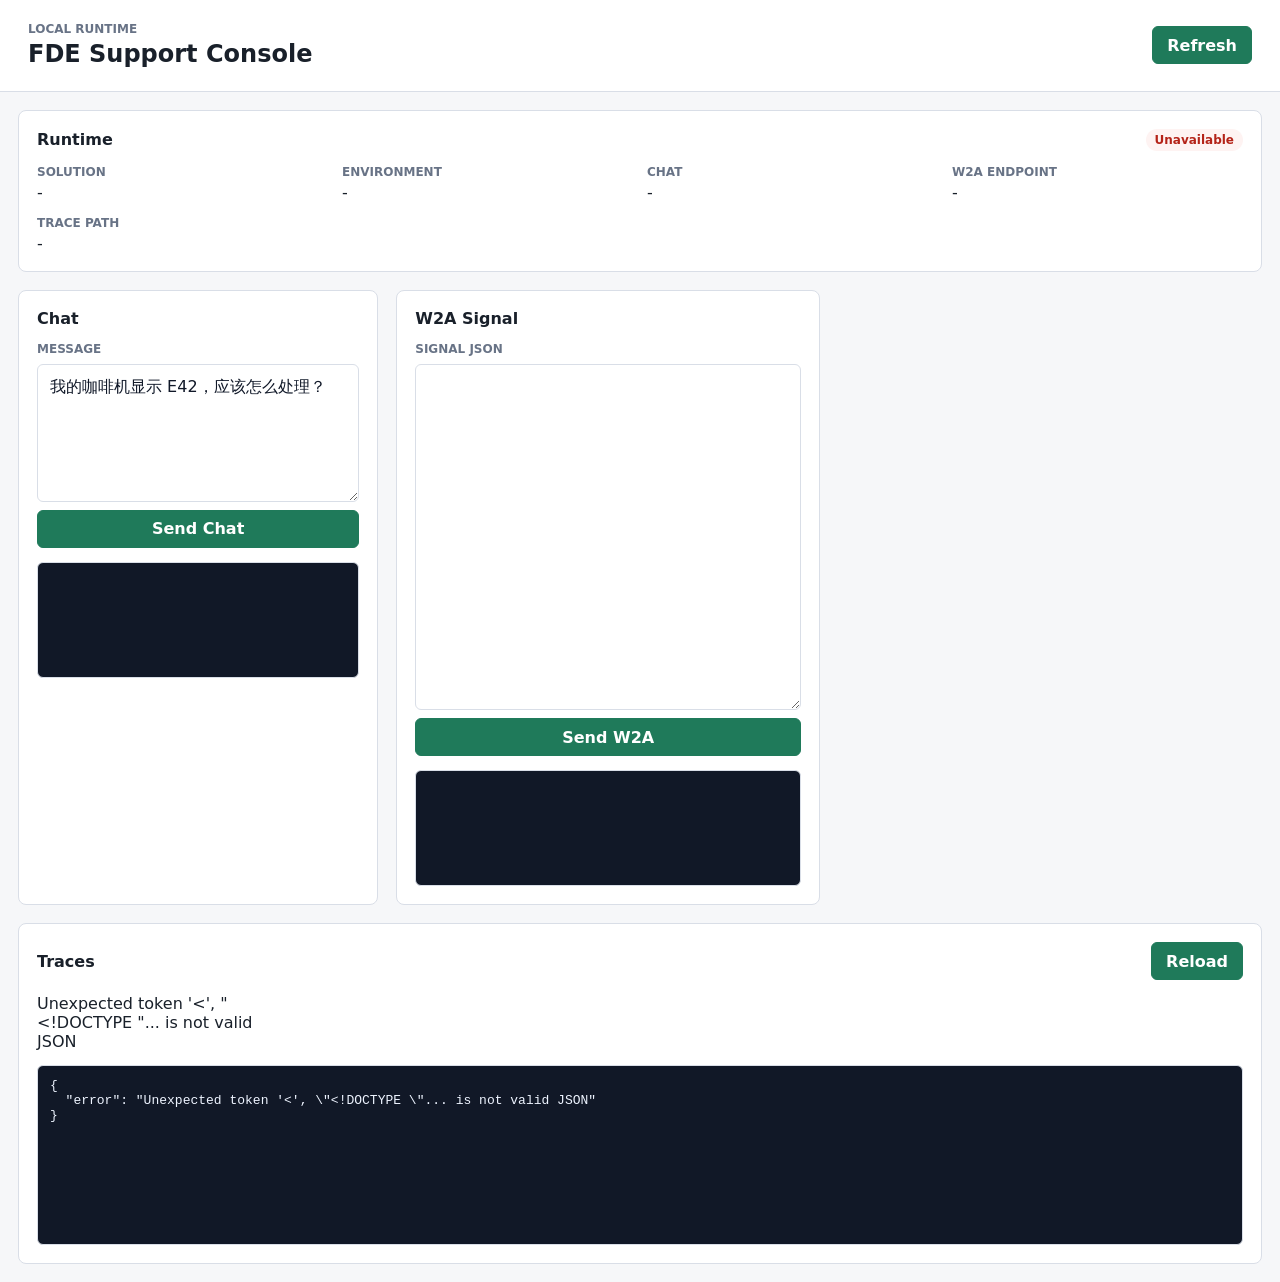
==== web/index.html @ bfbb0003 "feat: add static web console shell Change-Id: Ia6f1e2fbe30c3150c4e501376ec8d4bcf9f970c9" ====
<!doctype html>
<html lang="en">
  <head>
    <meta charset="utf-8">
    <meta name="viewport" content="width=device-width, initial-scale=1">
    <title>FDE Support Console</title>
    <link rel="stylesheet" href="/web/app.css">
  </head>
  <body>
    <header class="topbar">
      <div>
        <p class="eyebrow">Local Runtime</p>
        <h1>FDE Support Console</h1>
      </div>
      <button id="refreshButton" type="button">Refresh</button>
    </header>

    <main class="shell">
      <section class="panel runtime-panel" aria-labelledby="runtimeTitle">
        <div class="panel-header">
          <h2 id="runtimeTitle">Runtime</h2>
          <span id="runtimeStatus" class="status">Loading</span>
        </div>
        <dl class="runtime-grid">
          <div>
            <dt>Solution</dt>
            <dd id="solutionName">-</dd>
          </div>
          <div>
            <dt>Environment</dt>
            <dd id="environmentName">-</dd>
          </div>
          <div>
            <dt>Chat</dt>
            <dd id="chatPath">-</dd>
          </div>
          <div>
            <dt>W2A Endpoint</dt>
            <dd id="w2aPath">-</dd>
          </div>
          <div class="wide">
            <dt>Trace Path</dt>
            <dd id="tracePath">-</dd>
          </div>
        </dl>
      </section>

      <section class="panel interaction-panel" aria-labelledby="chatTitle">
        <div class="panel-header">
          <h2 id="chatTitle">Chat</h2>
        </div>
        <form id="chatForm" class="stack">
          <label for="chatMessage">Message</label>
          <textarea id="chatMessage" name="message" rows="5">我的咖啡机显示 E42，应该怎么处理？</textarea>
          <button type="submit">Send Chat</button>
        </form>
        <pre id="chatResult" class="result" aria-live="polite"></pre>
      </section>

      <section class="panel interaction-panel" aria-labelledby="w2aTitle">
        <div class="panel-header">
          <h2 id="w2aTitle">W2A Signal</h2>
        </div>
        <form id="w2aForm" class="stack">
          <label for="w2aPayload">Signal JSON</label>
          <textarea id="w2aPayload" name="payload" rows="14"></textarea>
          <button type="submit">Send W2A</button>
        </form>
        <pre id="w2aResult" class="result" aria-live="polite"></pre>
      </section>

      <section class="panel trace-panel" aria-labelledby="traceTitle">
        <div class="panel-header">
          <h2 id="traceTitle">Traces</h2>
          <button id="traceRefreshButton" type="button">Reload</button>
        </div>
        <div id="traceList" class="trace-list" aria-live="polite"></div>
        <pre id="traceDetail" class="result trace-detail"></pre>
      </section>
    </main>

    <script src="/web/app.js"></script>
  </body>
</html>
---- web/app.css ----
:root {
  color-scheme: light;
  --bg: #f6f7f9;
  --panel: #ffffff;
  --text: #19202a;
  --muted: #687386;
  --line: #d9dee7;
  --accent: #1f7a5a;
  --accent-strong: #155f46;
  --danger: #b42318;
  --code: #101828;
}

* {
  box-sizing: border-box;
}

body {
  margin: 0;
  min-height: 100vh;
  background: var(--bg);
  color: var(--text);
  font-family: Inter, ui-sans-serif, system-ui, -apple-system, BlinkMacSystemFont, "Segoe UI", sans-serif;
}

button,
textarea {
  font: inherit;
}

button {
  border: 1px solid var(--accent);
  border-radius: 6px;
  background: var(--accent);
  color: #ffffff;
  cursor: pointer;
  font-weight: 650;
  min-height: 38px;
  padding: 8px 14px;
}

button:hover {
  background: var(--accent-strong);
  border-color: var(--accent-strong);
}

textarea {
  width: 100%;
  min-height: 120px;
  resize: vertical;
  border: 1px solid var(--line);
  border-radius: 6px;
  padding: 10px 12px;
  color: var(--code);
  background: #ffffff;
  line-height: 1.45;
}

label,
dt {
  color: var(--muted);
  font-size: 12px;
  font-weight: 700;
  letter-spacing: 0;
  text-transform: uppercase;
}

dd {
  margin: 4px 0 0;
  overflow-wrap: anywhere;
}

.topbar {
  display: flex;
  align-items: center;
  justify-content: space-between;
  gap: 16px;
  padding: 22px 28px;
  border-bottom: 1px solid var(--line);
  background: #ffffff;
}

.eyebrow {
  margin: 0 0 4px;
  color: var(--muted);
  font-size: 12px;
  font-weight: 700;
  text-transform: uppercase;
}

h1,
h2 {
  margin: 0;
  letter-spacing: 0;
}

h1 {
  font-size: 24px;
  line-height: 1.2;
}

h2 {
  font-size: 16px;
}

.shell {
  display: grid;
  grid-template-columns: minmax(260px, 0.85fr) minmax(320px, 1fr) minmax(320px, 1fr);
  gap: 18px;
  padding: 18px;
}

.panel {
  border: 1px solid var(--line);
  border-radius: 8px;
  background: var(--panel);
  padding: 18px;
  min-width: 0;
}

.runtime-panel,
.trace-panel {
  grid-column: 1 / -1;
}

.panel-header {
  display: flex;
  align-items: center;
  justify-content: space-between;
  gap: 12px;
  margin-bottom: 14px;
}

.status {
  border-radius: 999px;
  background: #eef4ff;
  color: #164c96;
  font-size: 12px;
  font-weight: 700;
  padding: 4px 9px;
}

.status.error {
  background: #fef3f2;
  color: var(--danger);
}

.runtime-grid {
  display: grid;
  grid-template-columns: repeat(4, minmax(140px, 1fr));
  gap: 14px;
  margin: 0;
}

.runtime-grid .wide {
  grid-column: 1 / -1;
}

.stack {
  display: grid;
  gap: 8px;
}

.result {
  min-height: 116px;
  max-height: 420px;
  overflow: auto;
  margin: 14px 0 0;
  border: 1px solid var(--line);
  border-radius: 6px;
  background: #111827;
  color: #eef4ff;
  padding: 12px;
  white-space: pre-wrap;
  overflow-wrap: anywhere;
}

.trace-list {
  display: grid;
  grid-template-columns: repeat(auto-fill, minmax(220px, 1fr));
  gap: 10px;
}

.trace-item {
  width: 100%;
  border-color: var(--line);
  background: #ffffff;
  color: var(--text);
  text-align: left;
}

.trace-item:hover {
  background: #f8fafc;
  border-color: #b8c2d3;
}

.trace-item strong {
  display: block;
  margin-bottom: 4px;
  overflow-wrap: anywhere;
}

.trace-item span {
  color: var(--muted);
  font-size: 12px;
}

.trace-detail {
  min-height: 180px;
}

@media (max-width: 980px) {
  .shell {
    grid-template-columns: 1fr;
  }

  .runtime-grid {
    grid-template-columns: repeat(2, minmax(140px, 1fr));
  }
}

@media (max-width: 560px) {
  .topbar {
    align-items: stretch;
    flex-direction: column;
    padding: 18px;
  }

  .shell {
    padding: 12px;
  }

  .runtime-grid {
    grid-template-columns: 1fr;
  }
}
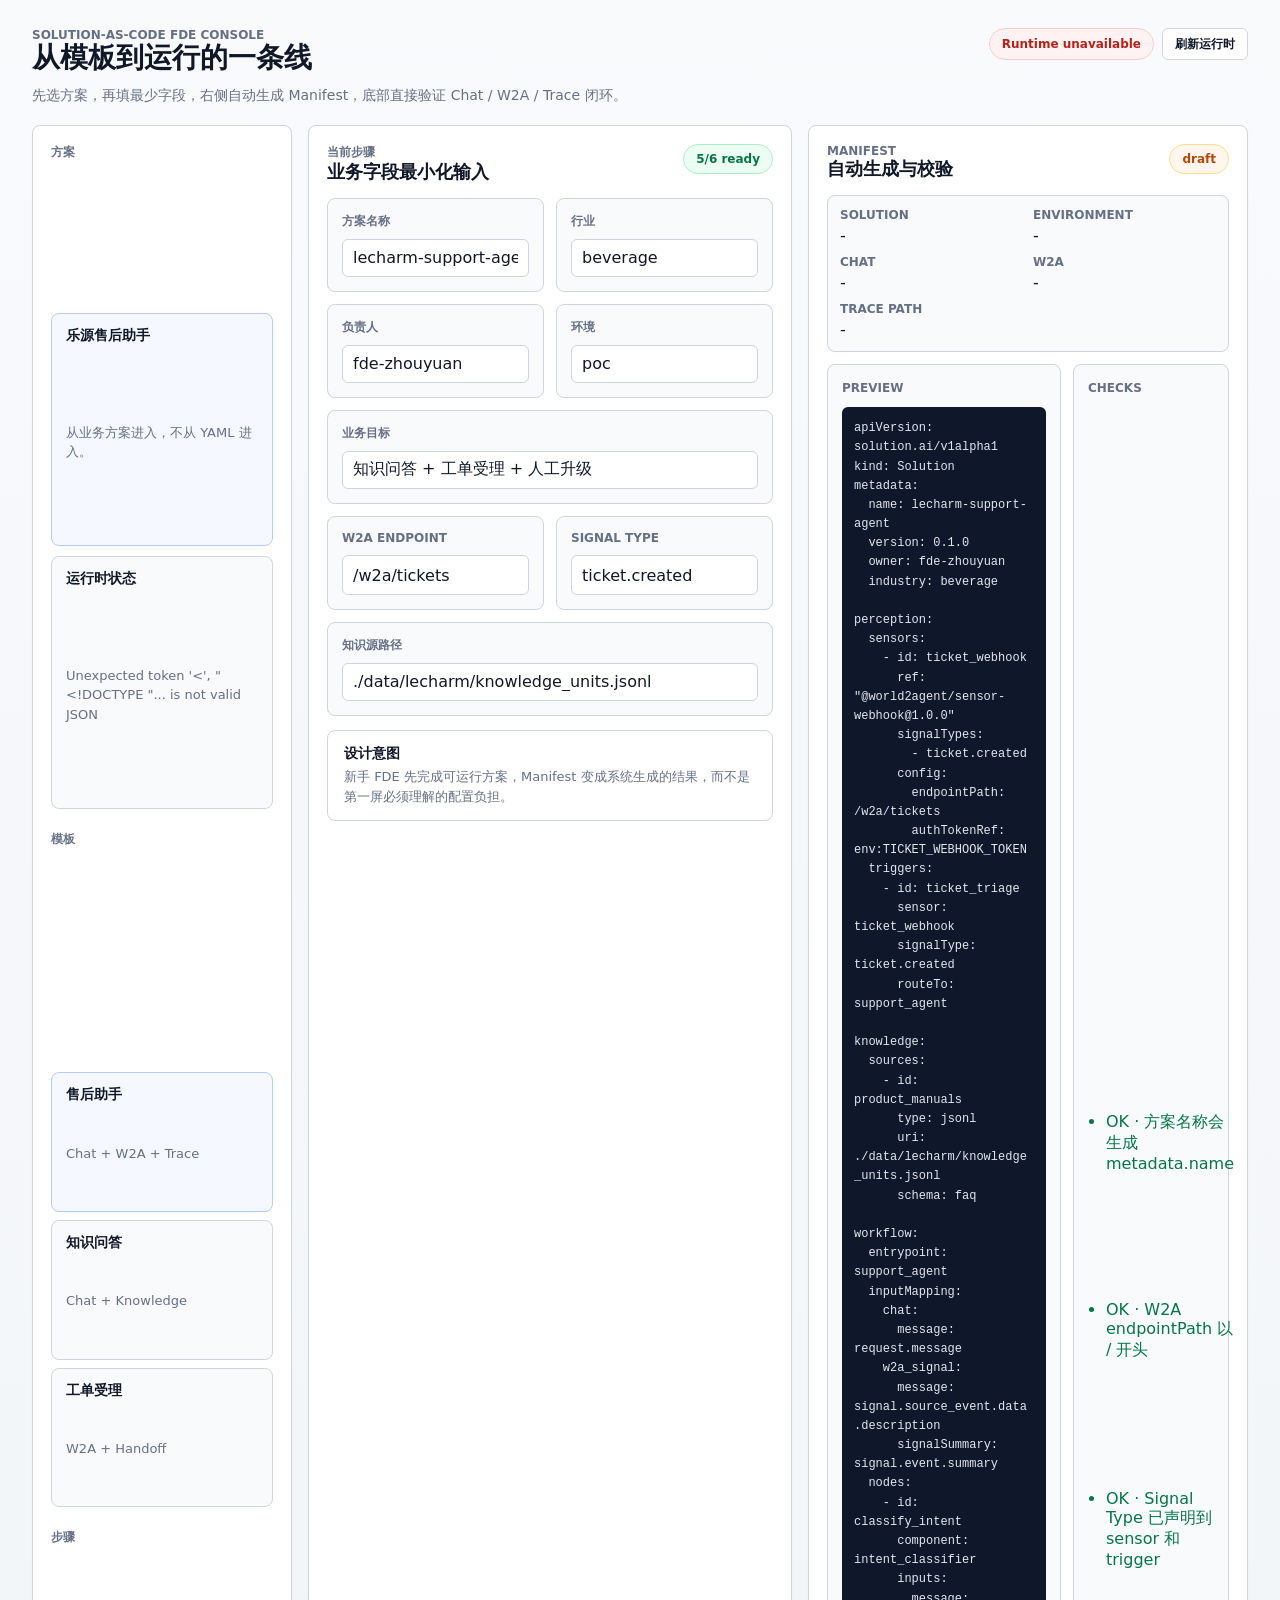
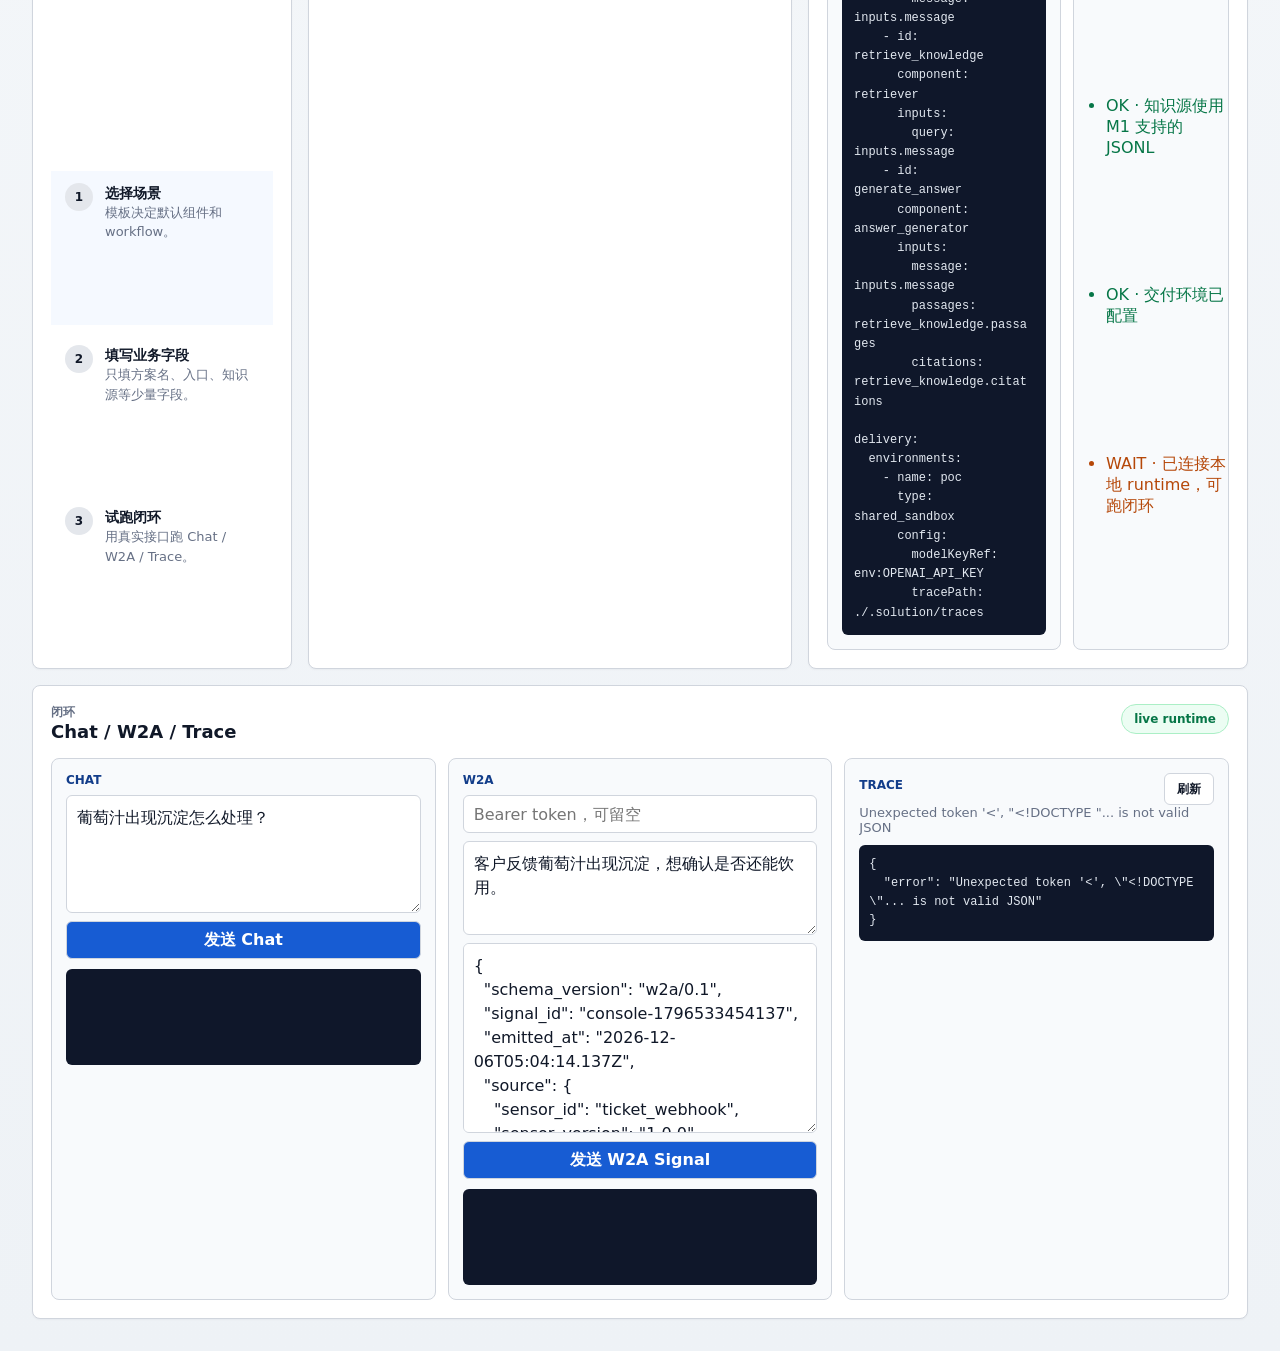
==== commit aa5c68f5: "feat: add interactive FDE onboarding console Change-Id: Ie55d836b3077b5e4991894d489d28938c4509994" ====
--- a/web/index.html
+++ b/web/index.html
@@ -1,5 +1,5 @@
 <!doctype html>
-<html lang="en">
+<html lang="zh-CN">
   <head>
     <meta charset="utf-8">
     <meta name="viewport" content="width=device-width, initial-scale=1">
@@ -7,21 +7,138 @@
     <link rel="stylesheet" href="/web/app.css">
   </head>
   <body>
-    <header class="topbar">
-      <div>
-        <p class="eyebrow">Local Runtime</p>
-        <h1>FDE Support Console</h1>
+    <header class="hero">
+      <div class="hero-copy">
+        <p class="eyebrow">Solution-as-Code FDE Console</p>
+        <h1>从模板到运行的一条线</h1>
+        <p class="hero-text">先选方案，再填最少字段，右侧自动生成 Manifest，底部直接验证 Chat / W2A / Trace 闭环。</p>
       </div>
-      <button id="refreshButton" type="button">Refresh</button>
+      <div class="hero-actions">
+        <span id="runtimeStatus" class="status-pill">Loading runtime</span>
+        <button id="refreshButton" class="secondary-button" type="button">刷新运行时</button>
+      </div>
     </header>
 
-    <main class="shell">
-      <section class="panel runtime-panel" aria-labelledby="runtimeTitle">
-        <div class="panel-header">
-          <h2 id="runtimeTitle">Runtime</h2>
-          <span id="runtimeStatus" class="status">Loading</span>
-        </div>
-        <dl class="runtime-grid">
+    <main class="workspace" aria-label="FDE onboarding workspace">
+      <aside class="sidebar panel">
+        <section class="stack-block">
+          <p class="section-label">方案</p>
+          <div class="nav-card nav-card-active">
+            <strong id="currentSolutionLabel">乐源售后助手</strong>
+            <span>从业务方案进入，不从 YAML 进入。</span>
+          </div>
+          <div class="nav-card">
+            <strong>运行时状态</strong>
+            <span id="runtimeSummary">正在读取本地 runtime</span>
+          </div>
+        </section>
+
+        <section class="stack-block">
+          <p class="section-label">模板</p>
+          <div id="templateList" class="template-list" aria-label="solution templates">
+            <button class="template-item template-item-active" type="button" data-template="support">
+              <strong>售后助手</strong>
+              <span>Chat + W2A + Trace</span>
+            </button>
+            <button class="template-item" type="button" data-template="qa">
+              <strong>知识问答</strong>
+              <span>Chat + Knowledge</span>
+            </button>
+            <button class="template-item" type="button" data-template="ticket">
+              <strong>工单受理</strong>
+              <span>W2A + Handoff</span>
+            </button>
+          </div>
+        </section>
+
+        <section class="stack-block">
+          <p class="section-label">步骤</p>
+          <ol id="stepList" class="step-list">
+            <li class="step-item step-item-active">
+              <span>1</span>
+              <div>
+                <strong>选择场景</strong>
+                <p>模板决定默认组件和 workflow。</p>
+              </div>
+            </li>
+            <li class="step-item">
+              <span>2</span>
+              <div>
+                <strong>填写业务字段</strong>
+                <p>只填方案名、入口、知识源等少量字段。</p>
+              </div>
+            </li>
+            <li class="step-item">
+              <span>3</span>
+              <div>
+                <strong>试跑闭环</strong>
+                <p>用真实接口跑 Chat / W2A / Trace。</p>
+              </div>
+            </li>
+          </ol>
+        </section>
+      </aside>
+
+      <section class="main-stage panel">
+        <div class="stage-head">
+          <div>
+            <p class="section-label">当前步骤</p>
+            <h2>业务字段最小化输入</h2>
+          </div>
+          <div id="formCompleteness" class="stage-badge">0/6 ready</div>
+        </div>
+
+        <form id="solutionForm" class="form-grid">
+          <label class="field">
+            <span>方案名称</span>
+            <input id="solutionNameInput" name="solutionName" autocomplete="off">
+          </label>
+          <label class="field">
+            <span>行业</span>
+            <input id="industryInput" name="industry" autocomplete="off">
+          </label>
+          <label class="field">
+            <span>负责人</span>
+            <input id="ownerInput" name="owner" autocomplete="off">
+          </label>
+          <label class="field">
+            <span>环境</span>
+            <input id="environmentInput" name="environment" autocomplete="off">
+          </label>
+          <label class="field wide">
+            <span>业务目标</span>
+            <input id="goalInput" name="goal" autocomplete="off">
+          </label>
+          <label class="field">
+            <span>W2A Endpoint</span>
+            <input id="endpointPathInput" name="endpointPath" autocomplete="off">
+          </label>
+          <label class="field">
+            <span>Signal Type</span>
+            <input id="signalTypeInput" name="signalType" autocomplete="off">
+          </label>
+          <label class="field wide">
+            <span>知识源路径</span>
+            <input id="knowledgeUriInput" name="knowledgeUri" autocomplete="off">
+          </label>
+        </form>
+
+        <div class="callout">
+          <strong>设计意图</strong>
+          <p>新手 FDE 先完成可运行方案，Manifest 变成系统生成的结果，而不是第一屏必须理解的配置负担。</p>
+        </div>
+      </section>
+
+      <section class="preview panel">
+        <div class="stage-head">
+          <div>
+            <p class="section-label">Manifest</p>
+            <h2>自动生成与校验</h2>
+          </div>
+          <div id="manifestStatus" class="stage-badge stage-badge-soft">draft</div>
+        </div>
+
+        <div class="runtime-grid compact">
           <div>
             <dt>Solution</dt>
             <dd id="solutionName">-</dd>
@@ -35,47 +152,66 @@
             <dd id="chatPath">-</dd>
           </div>
           <div>
-            <dt>W2A Endpoint</dt>
+            <dt>W2A</dt>
             <dd id="w2aPath">-</dd>
           </div>
           <div class="wide">
             <dt>Trace Path</dt>
             <dd id="tracePath">-</dd>
           </div>
-        </dl>
+        </div>
+
+        <div class="preview-layout">
+          <div class="preview-pane">
+            <div class="preview-title">Preview</div>
+            <pre id="manifestPreview" class="code-block"></pre>
+          </div>
+          <div class="preview-pane">
+            <div class="preview-title">Checks</div>
+            <ul id="validationChecks" class="check-list"></ul>
+          </div>
+        </div>
       </section>
 
-      <section class="panel interaction-panel" aria-labelledby="chatTitle">
-        <div class="panel-header">
-          <h2 id="chatTitle">Chat</h2>
-        </div>
-        <form id="chatForm" class="stack">
-          <label for="chatMessage">Message</label>
-          <textarea id="chatMessage" name="message" rows="5">我的咖啡机显示 E42，应该怎么处理？</textarea>
-          <button type="submit">Send Chat</button>
-        </form>
-        <pre id="chatResult" class="result" aria-live="polite"></pre>
-      </section>
-
-      <section class="panel interaction-panel" aria-labelledby="w2aTitle">
-        <div class="panel-header">
-          <h2 id="w2aTitle">W2A Signal</h2>
-        </div>
-        <form id="w2aForm" class="stack">
-          <label for="w2aPayload">Signal JSON</label>
-          <textarea id="w2aPayload" name="payload" rows="14"></textarea>
-          <button type="submit">Send W2A</button>
-        </form>
-        <pre id="w2aResult" class="result" aria-live="polite"></pre>
-      </section>
-
-      <section class="panel trace-panel" aria-labelledby="traceTitle">
-        <div class="panel-header">
-          <h2 id="traceTitle">Traces</h2>
-          <button id="traceRefreshButton" type="button">Reload</button>
-        </div>
-        <div id="traceList" class="trace-list" aria-live="polite"></div>
-        <pre id="traceDetail" class="result trace-detail"></pre>
+      <section class="bottom-band panel" aria-labelledby="flowTitle">
+        <div class="stage-head">
+          <div>
+            <p class="section-label">闭环</p>
+            <h2 id="flowTitle">Chat / W2A / Trace</h2>
+          </div>
+          <div class="stage-badge">live runtime</div>
+        </div>
+
+        <div class="flow-grid">
+          <article class="flow-card">
+            <div class="flow-label">Chat</div>
+            <form id="chatForm" class="flow-form">
+              <textarea id="chatMessage" rows="4"></textarea>
+              <button type="submit">发送 Chat</button>
+            </form>
+            <pre id="chatResult" class="result-box" aria-live="polite"></pre>
+          </article>
+
+          <article class="flow-card">
+            <div class="flow-label">W2A</div>
+            <form id="w2aForm" class="flow-form">
+              <input id="w2aToken" type="password" placeholder="Bearer token，可留空">
+              <textarea id="w2aDescription" rows="3"></textarea>
+              <textarea id="w2aPayload" rows="7" aria-label="generated W2A payload"></textarea>
+              <button type="submit">发送 W2A Signal</button>
+            </form>
+            <pre id="w2aResult" class="result-box" aria-live="polite"></pre>
+          </article>
+
+          <article class="flow-card trace-card">
+            <div class="flow-card-head">
+              <div class="flow-label">Trace</div>
+              <button id="traceRefreshButton" class="secondary-button" type="button">刷新</button>
+            </div>
+            <div id="traceList" class="trace-list" aria-live="polite"></div>
+            <pre id="traceDetail" class="result-box trace-detail"></pre>
+          </article>
+        </div>
       </section>
     </main>
 
--- a/web/app.css
+++ b/web/app.css
@@ -1,236 +1,570 @@
 :root {
   color-scheme: light;
-  --bg: #f6f7f9;
+  --bg: #f3f5f8;
   --panel: #ffffff;
-  --text: #19202a;
-  --muted: #687386;
-  --line: #d9dee7;
-  --accent: #1f7a5a;
-  --accent-strong: #155f46;
-  --danger: #b42318;
-  --code: #101828;
+  --panel-soft: #f8fafc;
+  --text: #101828;
+  --muted: #667085;
+  --line: #d0d5dd;
+  --line-strong: #98a2b3;
+  --accent: #175cd3;
+  --accent-soft: #dbeafe;
+  --accent-strong: #123d8a;
+  --ok: #067647;
+  --warn: #b54708;
+  --code: #0f172a;
 }
 
 * {
   box-sizing: border-box;
 }
 
+html,
+body {
+  min-height: 100%;
+}
+
 body {
   margin: 0;
-  min-height: 100vh;
-  background: var(--bg);
+  background:
+    linear-gradient(180deg, #f8fafc 0%, #eef2f6 100%);
   color: var(--text);
   font-family: Inter, ui-sans-serif, system-ui, -apple-system, BlinkMacSystemFont, "Segoe UI", sans-serif;
 }
 
 button,
+input,
 textarea {
   font: inherit;
 }
 
 button {
-  border: 1px solid var(--accent);
+  border: 1px solid var(--line);
+  background: #ffffff;
+  color: var(--text);
+  cursor: pointer;
+}
+
+input,
+textarea {
+  width: 100%;
+  border: 1px solid var(--line);
+  border-radius: 6px;
+  background: #ffffff;
+  color: var(--text);
+  outline: none;
+}
+
+input {
+  min-height: 38px;
+  padding: 8px 10px;
+}
+
+textarea {
+  min-height: 82px;
+  resize: vertical;
+  padding: 10px;
+  line-height: 1.5;
+}
+
+input:focus,
+textarea:focus {
+  border-color: #84adff;
+  box-shadow: 0 0 0 3px rgba(21, 112, 239, 0.12);
+}
+
+h1,
+h2,
+p {
+  margin: 0;
+  letter-spacing: 0;
+}
+
+h1 {
+  font-size: 28px;
+  line-height: 1.15;
+}
+
+h2 {
+  font-size: 18px;
+  line-height: 1.2;
+}
+
+.hero {
+  display: flex;
+  justify-content: space-between;
+  gap: 24px;
+  padding: 28px 32px 18px;
+}
+
+.hero-copy {
+  max-width: 720px;
+}
+
+.eyebrow,
+.section-label {
+  color: var(--muted);
+  font-size: 12px;
+  font-weight: 700;
+  letter-spacing: 0;
+  text-transform: uppercase;
+}
+
+.hero-text {
+  margin-top: 10px;
+  max-width: 760px;
+  color: var(--muted);
+  font-size: 14px;
+  line-height: 1.6;
+}
+
+.hero-actions {
+  display: flex;
+  flex-wrap: wrap;
+  align-content: flex-start;
+  justify-content: flex-end;
+  gap: 8px;
+  max-width: 280px;
+}
+
+.meta-chip,
+.stage-badge,
+.status-pill {
+  display: inline-flex;
+  align-items: center;
+  min-height: 30px;
+  border-radius: 999px;
+  padding: 0 12px;
+  font-size: 12px;
+  font-weight: 700;
+  white-space: nowrap;
+}
+
+.secondary-button {
+  min-height: 32px;
+  border-radius: 6px;
+  padding: 0 12px;
+  font-size: 12px;
+  font-weight: 700;
+}
+
+.secondary-button:hover,
+.template-item:hover,
+.trace-item:hover {
+  border-color: #84adff;
+  background: #f5f9ff;
+}
+
+.status-pill {
+  background: #f2f4f7;
+  color: #344054;
+  border: 1px solid var(--line);
+}
+
+.status-pill[data-kind="ok"] {
+  background: #ecfdf3;
+  color: var(--ok);
+  border-color: #abefc6;
+}
+
+.status-pill[data-kind="error"] {
+  background: #fef3f2;
+  color: #b42318;
+  border-color: #fecdca;
+}
+
+.meta-chip {
+  background: #eef4ff;
+  color: var(--accent-strong);
+  border: 1px solid #c7d7fe;
+}
+
+.workspace {
+  display: grid;
+  grid-template-columns: minmax(220px, 260px) minmax(320px, 1.1fr) minmax(320px, 1fr);
+  gap: 16px;
+  padding: 0 32px 32px;
+}
+
+.workspace-preview {
+  grid-template-columns: minmax(220px, 250px) minmax(300px, 1fr) minmax(300px, 0.95fr);
+}
+
+.panel {
+  min-width: 0;
+  border: 1px solid var(--line);
+  border-radius: 8px;
+  background: var(--panel);
+  box-shadow: 0 1px 2px rgba(16, 24, 40, 0.04);
+}
+
+.sidebar,
+.main-stage,
+.preview,
+.bottom-band {
+  padding: 18px;
+}
+
+.sidebar {
+  display: grid;
+  gap: 22px;
+}
+
+.stack-block {
+  display: grid;
+  gap: 10px;
+}
+
+.nav-card,
+.template-item,
+.flow-card,
+.field,
+.preview-pane,
+.callout {
+  border: 1px solid var(--line);
+  border-radius: 8px;
+  background: var(--panel-soft);
+}
+
+.nav-card {
+  display: grid;
+  gap: 6px;
+  padding: 12px 14px;
+}
+
+.nav-card strong,
+.template-item strong,
+.step-item strong,
+.flow-card strong {
+  font-size: 14px;
+  line-height: 1.35;
+}
+
+.nav-card span,
+.template-item span,
+.step-item p,
+.flow-body,
+.field-value,
+.callout p,
+.preview-title {
+  color: var(--muted);
+  font-size: 13px;
+  line-height: 1.5;
+}
+
+.nav-card-active,
+.template-item-active,
+.step-item-active {
+  border-color: #b2ccff;
+  background: #f5f9ff;
+}
+
+.template-list,
+.step-list {
+  display: grid;
+  gap: 8px;
+  padding: 0;
+  margin: 0;
+}
+
+.template-item {
+  display: grid;
+  gap: 4px;
+  width: 100%;
+  padding: 12px 14px;
+  text-align: left;
+}
+
+.step-list {
+  list-style: none;
+}
+
+.step-item {
+  display: grid;
+  grid-template-columns: 28px 1fr;
+  gap: 12px;
+  padding: 12px 14px;
+}
+
+.step-item span {
+  display: inline-flex;
+  align-items: center;
+  justify-content: center;
+  width: 28px;
+  height: 28px;
+  border-radius: 999px;
+  background: #e4e7ec;
+  color: var(--text);
+  font-size: 12px;
+  font-weight: 700;
+}
+
+.stage-head {
+  display: flex;
+  align-items: flex-start;
+  justify-content: space-between;
+  gap: 12px;
+  margin-bottom: 16px;
+}
+
+.stage-badge {
+  background: #ecfdf3;
+  color: var(--ok);
+  border: 1px solid #abefc6;
+}
+
+.stage-badge-soft {
+  background: #fff7ed;
+  color: var(--warn);
+  border-color: #fedf89;
+}
+
+.form-grid {
+  display: grid;
+  grid-template-columns: repeat(2, minmax(0, 1fr));
+  gap: 12px;
+}
+
+.field {
+  display: grid;
+  gap: 8px;
+  padding: 14px;
+  min-height: 94px;
+}
+
+.field.wide {
+  grid-column: 1 / -1;
+}
+
+.field span,
+dt {
+  color: var(--muted);
+  font-size: 12px;
+  font-weight: 700;
+  text-transform: uppercase;
+}
+
+dd {
+  margin: 4px 0 0;
+  overflow-wrap: anywhere;
+}
+
+.field-value {
+  color: var(--text);
+  font-weight: 600;
+}
+
+.callout {
+  margin-top: 14px;
+  padding: 14px 16px;
+  background: #fff;
+}
+
+.callout strong {
+  display: block;
+  margin-bottom: 4px;
+  font-size: 14px;
+}
+
+.preview-layout {
+  display: grid;
+  grid-template-columns: minmax(0, 1.2fr) minmax(0, 0.8fr);
+  gap: 12px;
+  margin-top: 12px;
+}
+
+.preview-pane {
+  display: grid;
+  gap: 10px;
+  padding: 14px;
+}
+
+.preview-title {
+  font-size: 12px;
+  font-weight: 700;
+  text-transform: uppercase;
+}
+
+.code-block {
+  margin: 0;
+  padding: 12px;
+  border-radius: 6px;
+  background: #0f172a;
+  color: #e2e8f0;
+  font-size: 12px;
+  line-height: 1.6;
+  overflow: auto;
+  white-space: pre-wrap;
+  overflow-wrap: anywhere;
+}
+
+.check-list {
+  display: grid;
+  gap: 10px;
+  margin: 0;
+  padding-left: 18px;
+  color: var(--text);
+}
+
+.check-ok {
+  color: var(--ok);
+}
+
+.check-warn {
+  color: var(--warn);
+}
+
+.runtime-grid {
+  display: grid;
+  grid-template-columns: repeat(2, minmax(0, 1fr));
+  gap: 10px;
+  margin: 0 0 4px;
+}
+
+.runtime-grid.compact {
+  padding: 12px;
+  border: 1px solid var(--line);
+  border-radius: 8px;
+  background: var(--panel-soft);
+}
+
+.runtime-grid .wide {
+  grid-column: 1 / -1;
+}
+
+.bottom-band {
+  grid-column: 1 / -1;
+}
+
+.flow-grid {
+  display: grid;
+  grid-template-columns: repeat(3, minmax(0, 1fr));
+  gap: 12px;
+}
+
+.flow-card {
+  padding: 14px;
+}
+
+.flow-card-head {
+  display: flex;
+  align-items: center;
+  justify-content: space-between;
+  gap: 8px;
+}
+
+.flow-label {
+  margin-bottom: 8px;
+  color: var(--accent-strong);
+  font-size: 12px;
+  font-weight: 700;
+  text-transform: uppercase;
+}
+
+.flow-form {
+  display: grid;
+  gap: 8px;
+}
+
+.flow-form button {
+  min-height: 38px;
   border-radius: 6px;
   background: var(--accent);
   color: #ffffff;
-  cursor: pointer;
-  font-weight: 650;
-  min-height: 38px;
-  padding: 8px 14px;
-}
-
-button:hover {
+  font-weight: 700;
+}
+
+.flow-form button:hover {
   background: var(--accent-strong);
-  border-color: var(--accent-strong);
-}
-
-textarea {
-  width: 100%;
-  min-height: 120px;
-  resize: vertical;
-  border: 1px solid var(--line);
+}
+
+.result-box {
+  min-height: 96px;
+  max-height: 300px;
+  margin: 10px 0 0;
+  padding: 10px;
+  overflow: auto;
   border-radius: 6px;
-  padding: 10px 12px;
-  color: var(--code);
-  background: #ffffff;
-  line-height: 1.45;
-}
-
-label,
-dt {
-  color: var(--muted);
-  font-size: 12px;
-  font-weight: 700;
-  letter-spacing: 0;
-  text-transform: uppercase;
-}
-
-dd {
-  margin: 4px 0 0;
-  overflow-wrap: anywhere;
-}
-
-.topbar {
-  display: flex;
-  align-items: center;
-  justify-content: space-between;
-  gap: 16px;
-  padding: 22px 28px;
-  border-bottom: 1px solid var(--line);
-  background: #ffffff;
-}
-
-.eyebrow {
-  margin: 0 0 4px;
-  color: var(--muted);
-  font-size: 12px;
-  font-weight: 700;
-  text-transform: uppercase;
-}
-
-h1,
-h2 {
-  margin: 0;
-  letter-spacing: 0;
-}
-
-h1 {
-  font-size: 24px;
-  line-height: 1.2;
-}
-
-h2 {
-  font-size: 16px;
-}
-
-.shell {
-  display: grid;
-  grid-template-columns: minmax(260px, 0.85fr) minmax(320px, 1fr) minmax(320px, 1fr);
-  gap: 18px;
-  padding: 18px;
-}
-
-.panel {
-  border: 1px solid var(--line);
-  border-radius: 8px;
-  background: var(--panel);
-  padding: 18px;
-  min-width: 0;
-}
-
-.runtime-panel,
-.trace-panel {
-  grid-column: 1 / -1;
-}
-
-.panel-header {
-  display: flex;
-  align-items: center;
-  justify-content: space-between;
-  gap: 12px;
-  margin-bottom: 14px;
-}
-
-.status {
-  border-radius: 999px;
-  background: #eef4ff;
-  color: #164c96;
-  font-size: 12px;
-  font-weight: 700;
-  padding: 4px 9px;
-}
-
-.status.error {
-  background: #fef3f2;
-  color: var(--danger);
-}
-
-.runtime-grid {
-  display: grid;
-  grid-template-columns: repeat(4, minmax(140px, 1fr));
-  gap: 14px;
-  margin: 0;
-}
-
-.runtime-grid .wide {
-  grid-column: 1 / -1;
-}
-
-.stack {
-  display: grid;
-  gap: 8px;
-}
-
-.result {
-  min-height: 116px;
-  max-height: 420px;
-  overflow: auto;
-  margin: 14px 0 0;
-  border: 1px solid var(--line);
-  border-radius: 6px;
-  background: #111827;
-  color: #eef4ff;
-  padding: 12px;
+  background: #0f172a;
+  color: #e2e8f0;
+  font-size: 12px;
+  line-height: 1.55;
   white-space: pre-wrap;
   overflow-wrap: anywhere;
 }
 
+.trace-card {
+  min-height: 100%;
+}
+
 .trace-list {
   display: grid;
-  grid-template-columns: repeat(auto-fill, minmax(220px, 1fr));
+  gap: 8px;
+  max-height: 178px;
+  overflow: auto;
+  color: var(--muted);
+  font-size: 13px;
+}
+
+.trace-item {
+  display: grid;
+  gap: 4px;
+  width: 100%;
+  padding: 10px;
+  border-radius: 6px;
+  text-align: left;
+}
+
+.trace-item strong {
+  overflow-wrap: anywhere;
+}
+
+.trace-item span {
+  color: var(--muted);
+  font-size: 12px;
+}
+
+.trace-detail {
+  max-height: 360px;
+}
+
+.redirect-shell {
+  display: grid;
+  place-items: center;
+  min-height: 100vh;
   gap: 10px;
-}
-
-.trace-item {
-  width: 100%;
-  border-color: var(--line);
-  background: #ffffff;
-  color: var(--text);
-  text-align: left;
-}
-
-.trace-item:hover {
-  background: #f8fafc;
-  border-color: #b8c2d3;
-}
-
-.trace-item strong {
-  display: block;
-  margin-bottom: 4px;
-  overflow-wrap: anywhere;
-}
-
-.trace-item span {
-  color: var(--muted);
-  font-size: 12px;
-}
-
-.trace-detail {
-  min-height: 180px;
-}
-
-@media (max-width: 980px) {
-  .shell {
+  color: var(--muted);
+}
+
+@media (max-width: 1180px) {
+  .workspace,
+  .workspace-preview {
     grid-template-columns: 1fr;
   }
 
-  .runtime-grid {
-    grid-template-columns: repeat(2, minmax(140px, 1fr));
+  .bottom-band {
+    grid-column: auto;
   }
 }
 
-@media (max-width: 560px) {
-  .topbar {
-    align-items: stretch;
+@media (max-width: 720px) {
+  .hero,
+  .workspace {
+    padding-left: 16px;
+    padding-right: 16px;
+  }
+
+  .hero {
     flex-direction: column;
-    padding: 18px;
   }
 
-  .shell {
-    padding: 12px;
-  }
-
-  .runtime-grid {
+  .form-grid,
+  .preview-layout,
+  .flow-grid {
     grid-template-columns: 1fr;
   }
-}
+
+  .stage-head {
+    flex-direction: column;
+  }
+}
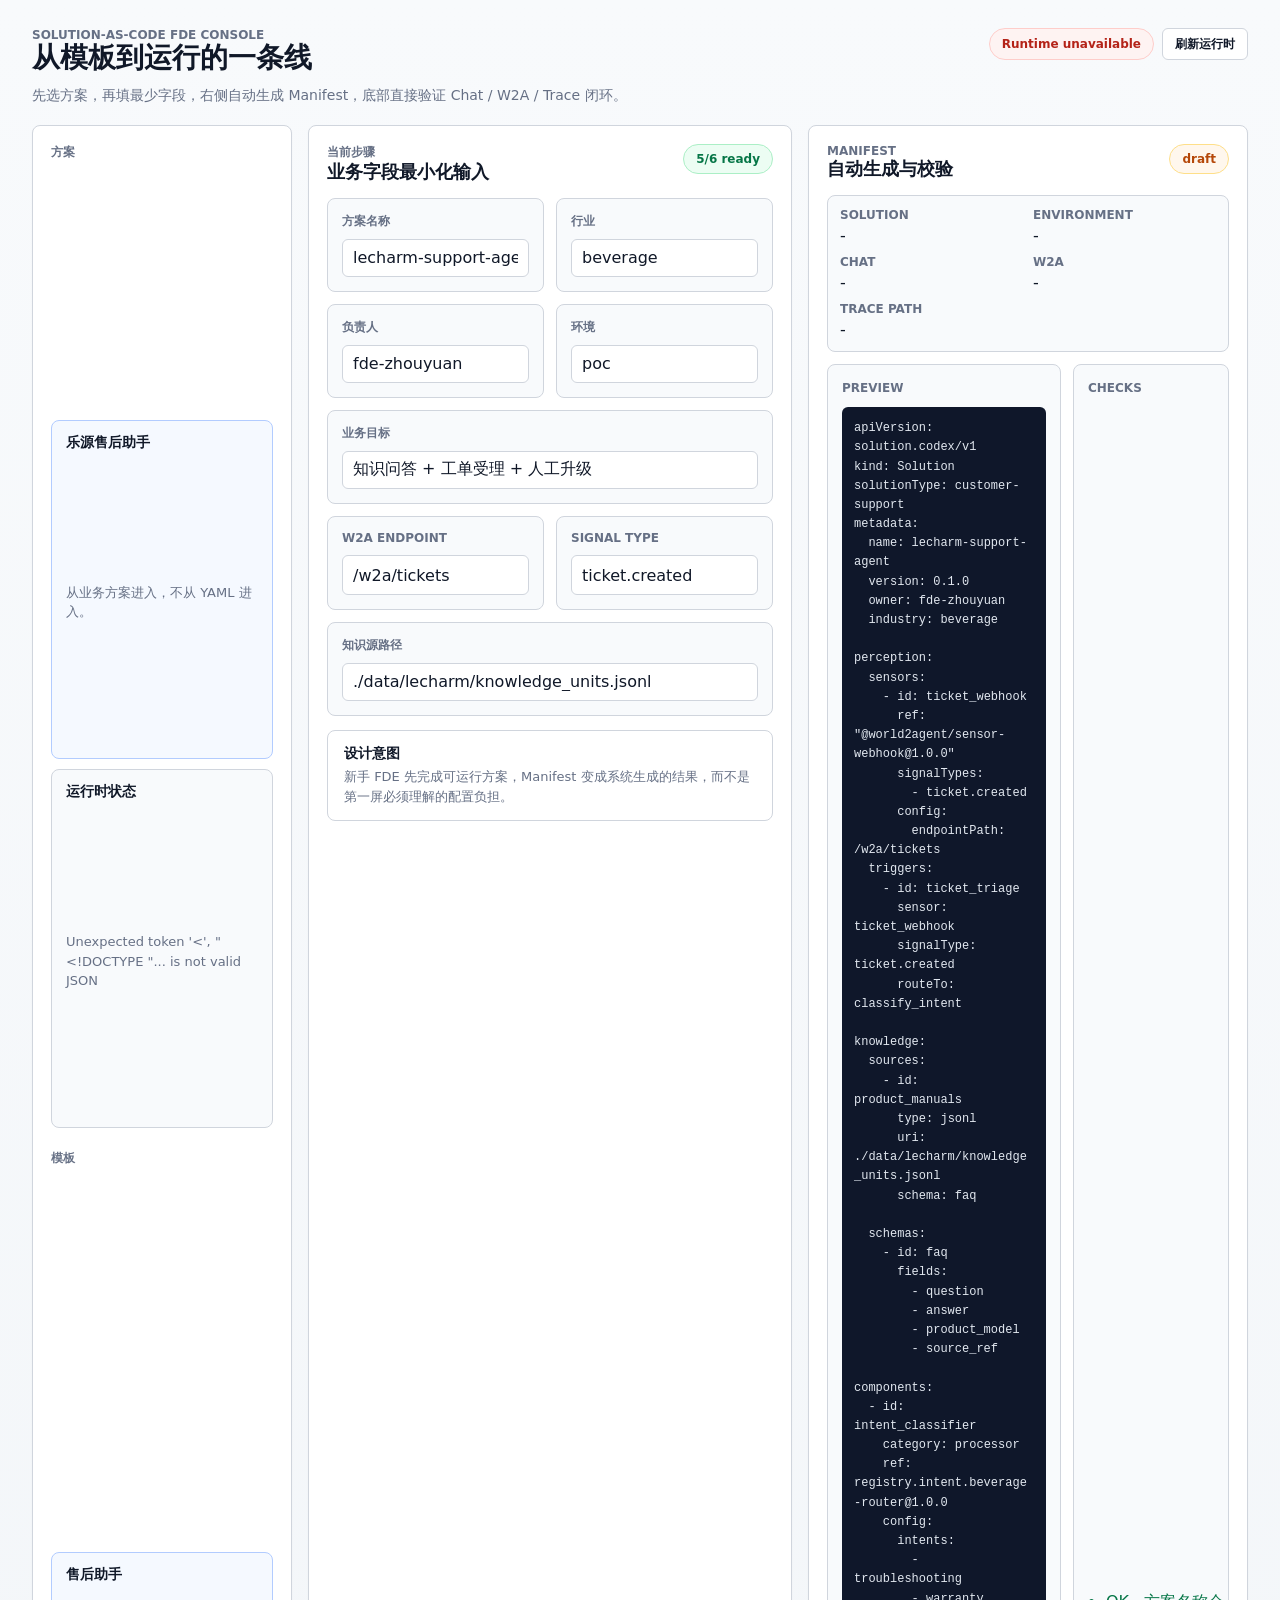
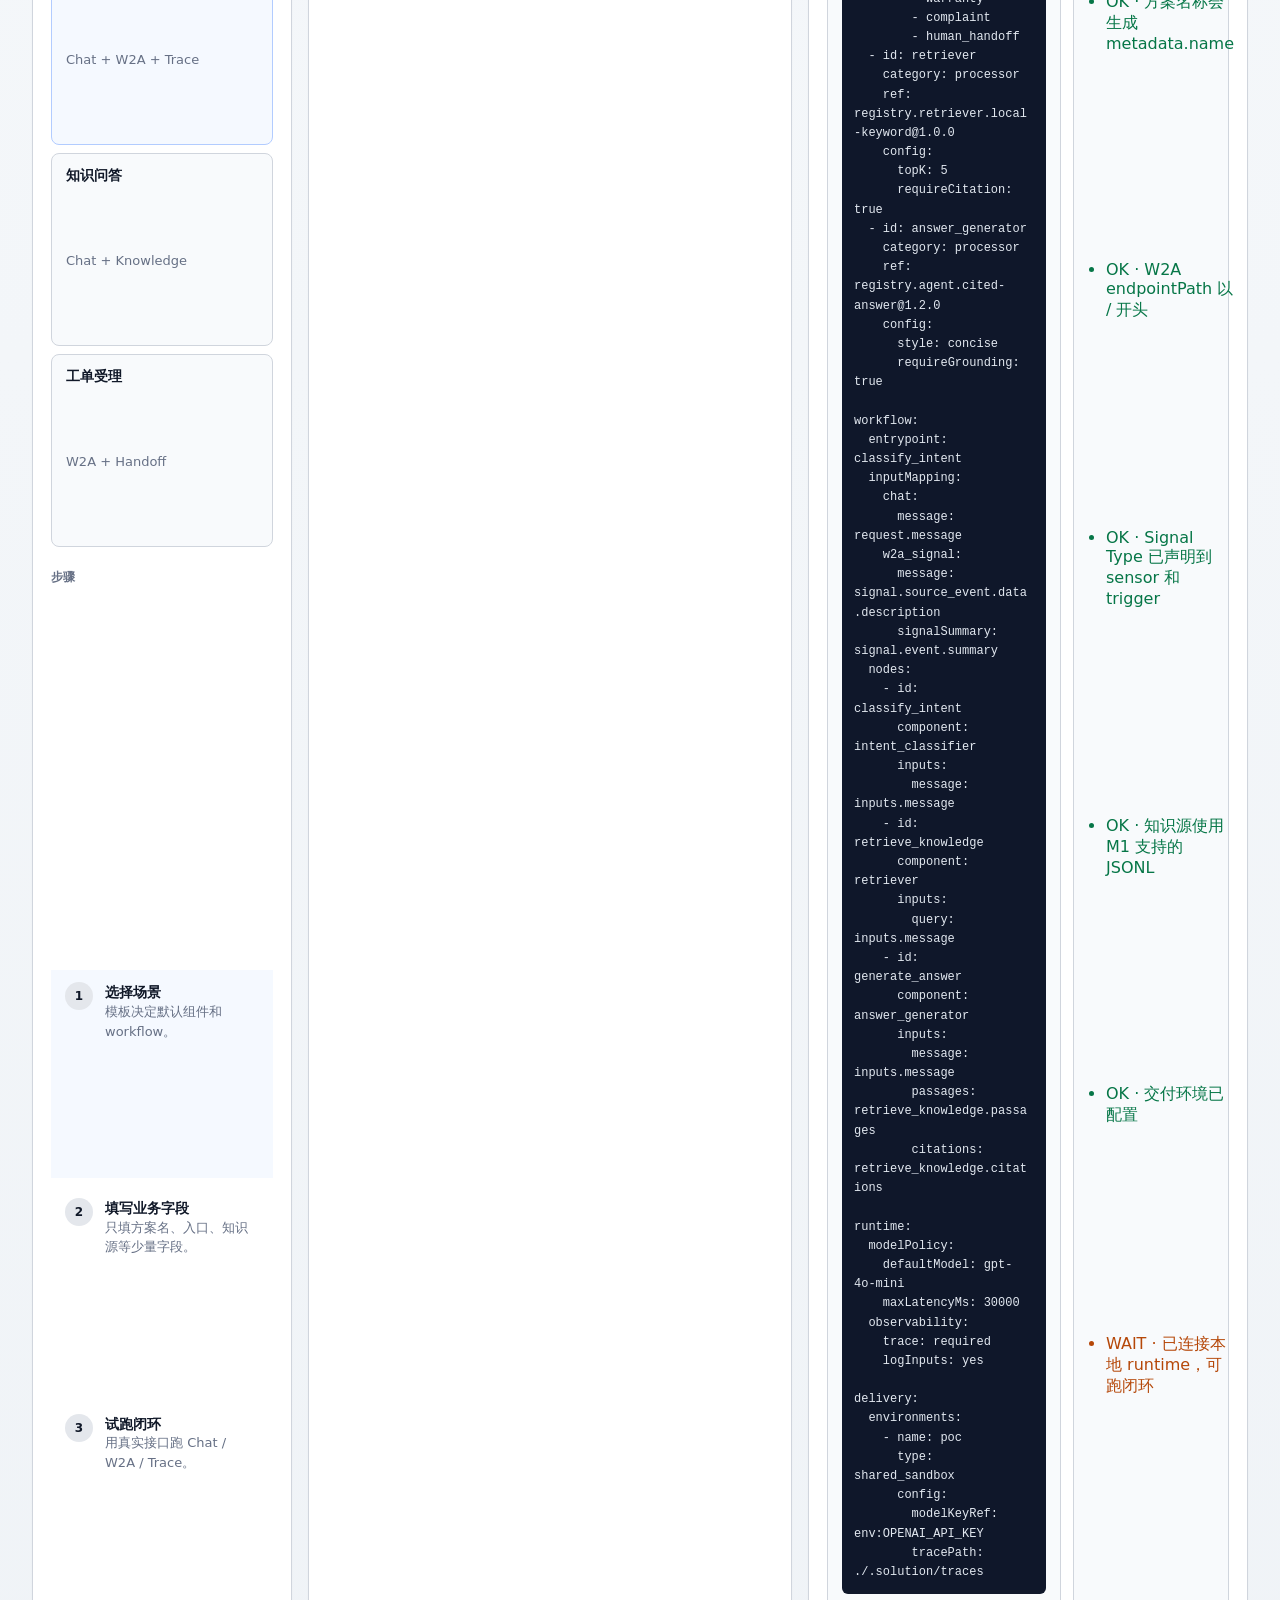
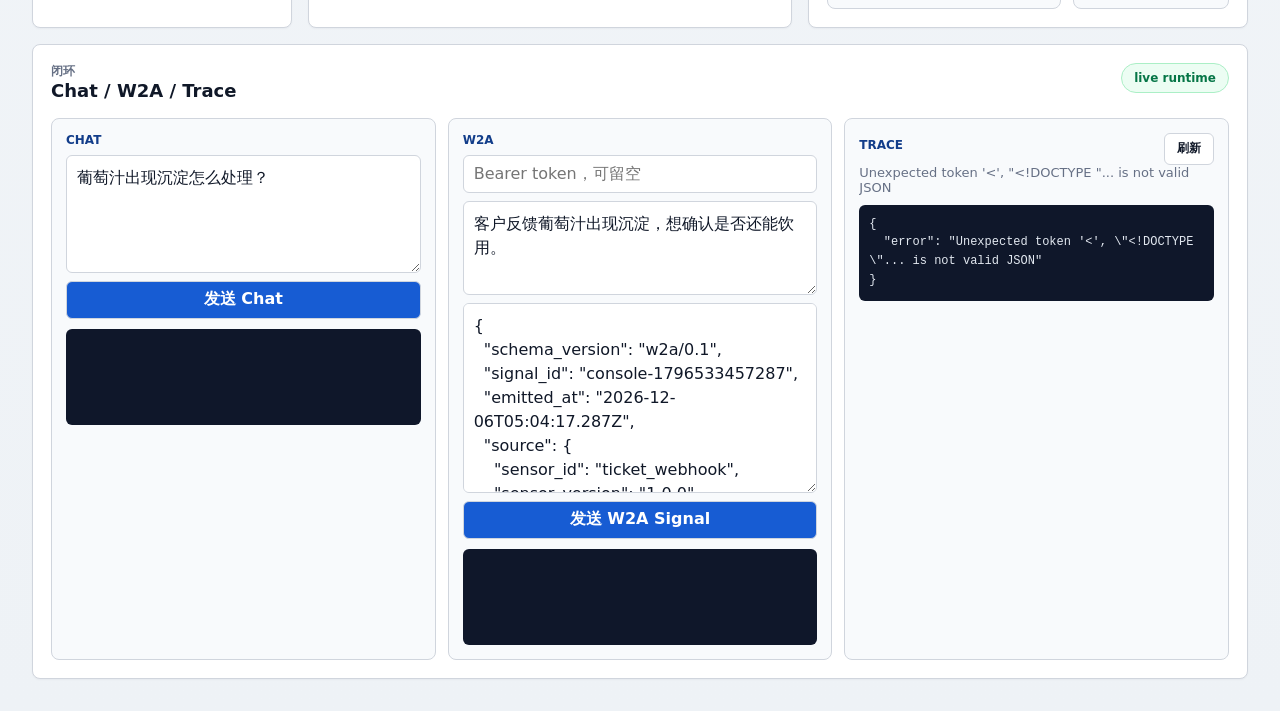
==== commit 6dacac51: "fix: round 4 auto-fix - fetch options spread order, HTML dl wrapper" ====
--- a/web/index.html
+++ b/web/index.html
@@ -138,7 +138,7 @@
           <div id="manifestStatus" class="stage-badge stage-badge-soft">draft</div>
         </div>
 
-        <div class="runtime-grid compact">
+        <dl class="runtime-grid compact">
           <div>
             <dt>Solution</dt>
             <dd id="solutionName">-</dd>
@@ -159,7 +159,7 @@
             <dt>Trace Path</dt>
             <dd id="tracePath">-</dd>
           </div>
-        </div>
+        </dl>
 
         <div class="preview-layout">
           <div class="preview-pane">
